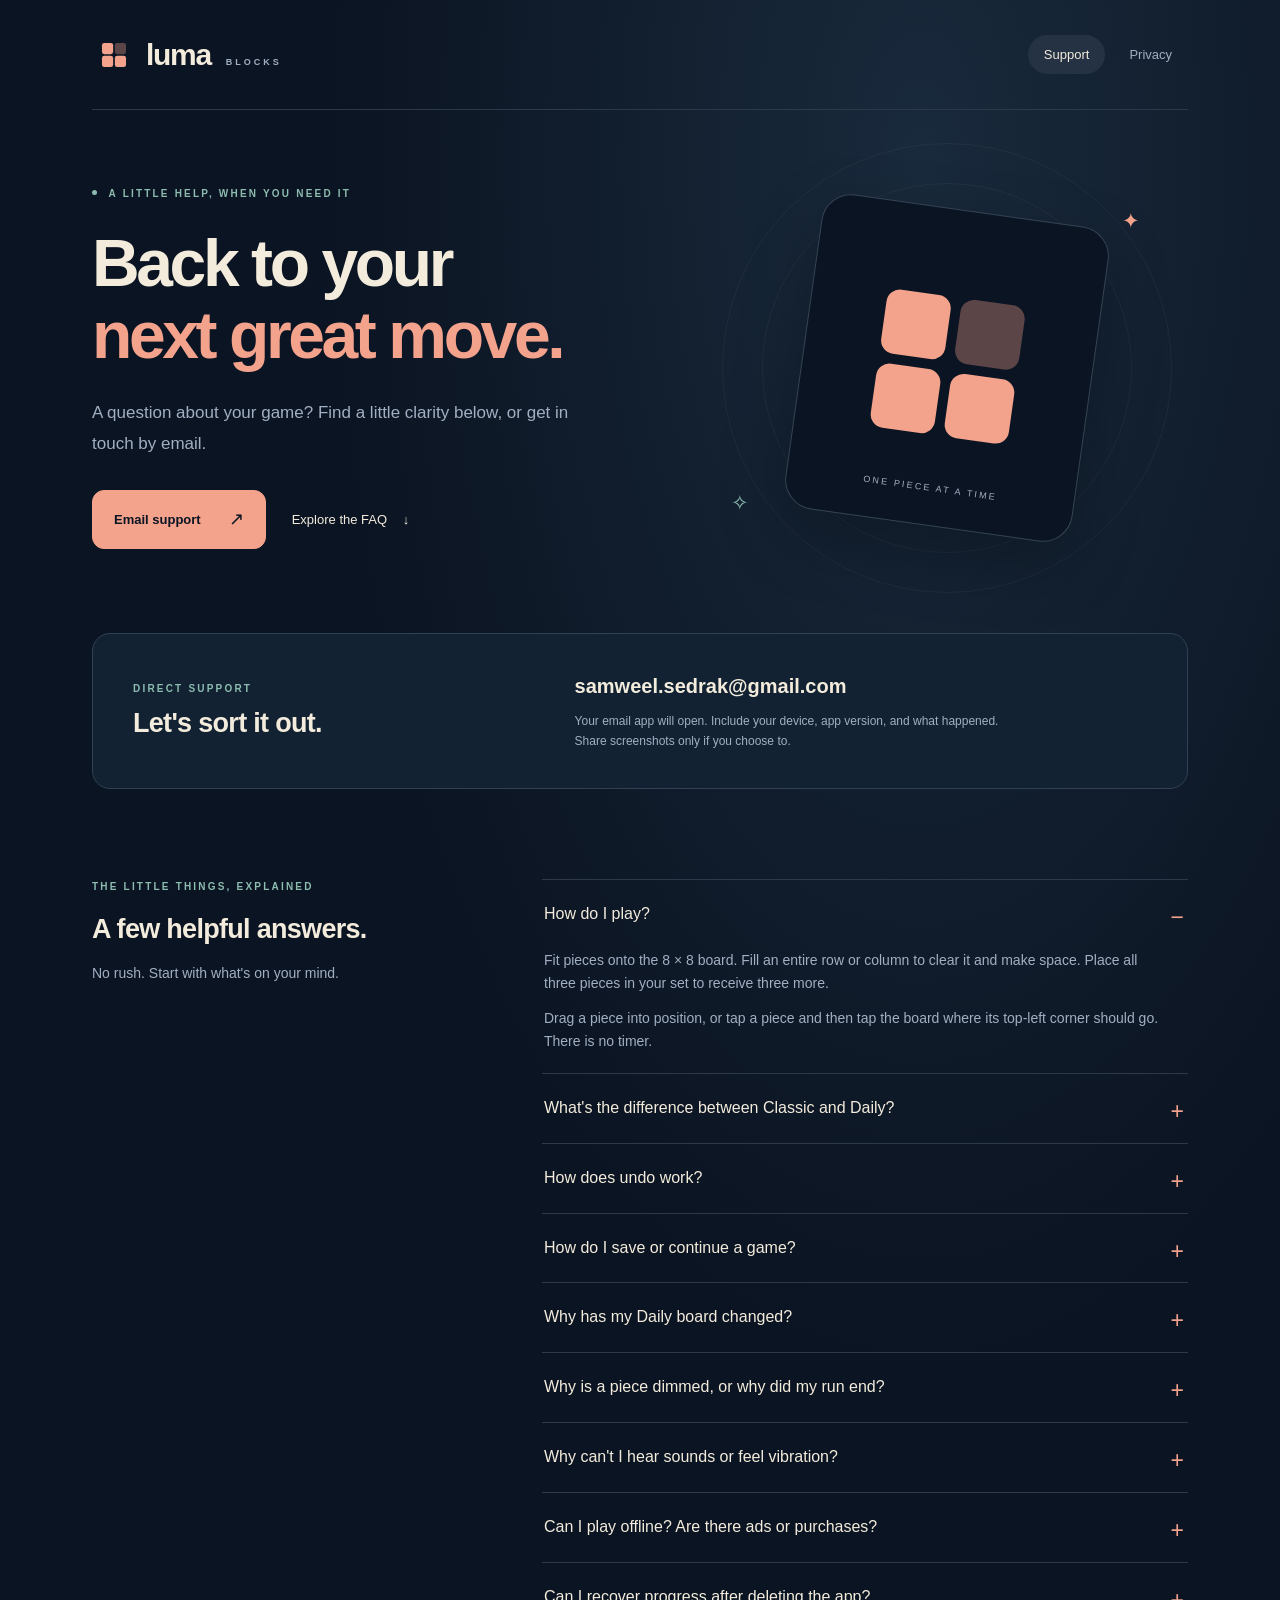
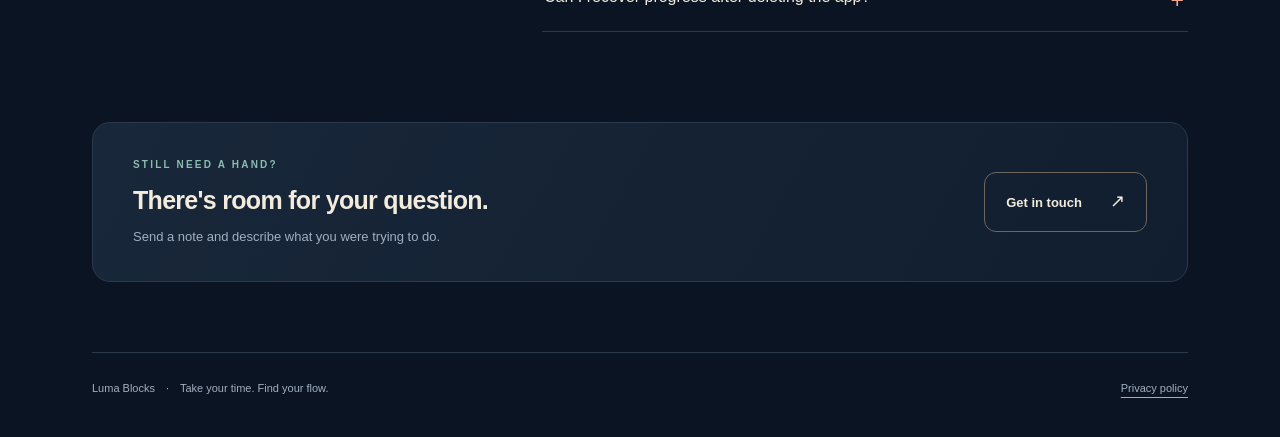
==== index.html @ 0beef226 "Publish Luma Blocks support and privacy pages" ====
<!doctype html>
<html lang="en">
<head>
  <meta charset="utf-8">
  <meta name="viewport" content="width=device-width, initial-scale=1">
  <meta name="description" content="Help with Luma Blocks: gameplay, daily puzzles, saved progress, sound, and support contact information.">
  <meta name="theme-color" content="#0b1422">
  <meta name="referrer" content="no-referrer">
  <meta http-equiv="Content-Security-Policy" content="default-src 'none'; style-src 'self'; img-src 'self'; base-uri 'none'; form-action 'none'">
  <title>Support · Luma Blocks</title>
  <link rel="icon" href="brand.svg" type="image/svg+xml">
  <link rel="stylesheet" href="styles.css">
</head>
<body>
  <a class="skip-link" href="#main">Skip to content</a>
  <div class="shell">
    <header class="site-header">
      <a class="brand" href="index.html" aria-label="Luma Blocks support home">
        <img src="brand.svg" width="44" height="44" alt="">
        <span class="wordmark">luma <span>BLOCKS</span></span>
      </a>
      <nav aria-label="Main navigation">
        <a href="index.html" aria-current="page">Support</a>
        <a href="privacy.html">Privacy</a>
      </nav>
    </header>
    <main id="main">
      <section class="hero" aria-labelledby="support-title">
        <div class="hero-copy">
          <p class="eyebrow"><span class="status-dot"></span> A LITTLE HELP, WHEN YOU NEED IT</p>
          <h1 id="support-title">Back to your<br><em>next great move.</em></h1>
          <p class="lead">A question about your game? Find a little clarity below, or get in touch by email.</p>
          <div class="actions">
            <a class="button" href="mailto:samweel.sedrak@gmail.com?subject=Luma%20Blocks%20support">Email support <span aria-hidden="true">↗</span></a>
            <a class="text-link" href="#questions">Explore the FAQ <span aria-hidden="true">↓</span></a>
          </div>
        </div>
        <div class="hero-art" aria-hidden="true">
          <div class="orbit orbit-one"></div><div class="orbit orbit-two"></div>
          <div class="art-card"><img src="brand.svg" width="270" height="270" alt=""><span>ONE PIECE AT A TIME</span></div>
          <span class="spark spark-one">✦</span><span class="spark spark-two">✧</span>
        </div>
      </section>
      <section class="contact-strip" aria-labelledby="contact-title">
        <div><p class="eyebrow">DIRECT SUPPORT</p><h2 id="contact-title">Let's sort it out.</h2></div>
        <div class="contact-details"><a class="email" href="mailto:samweel.sedrak@gmail.com?subject=Luma%20Blocks%20support">samweel.sedrak@gmail.com</a><p>Your email app will open. Include your device, app version, and what happened. Share screenshots only if you choose to.</p></div>
      </section>
      <section class="faq-section" id="questions" aria-labelledby="faq-title">
        <div class="section-heading"><p class="eyebrow">THE LITTLE THINGS, EXPLAINED</p><h2 id="faq-title">A few helpful answers.</h2><p>No rush. Start with what's on your mind.</p></div>
        <div class="faq-list">
          <details open><summary>How do I play?</summary><div class="answer"><p>Fit pieces onto the 8 × 8 board. Fill an entire row or column to clear it and make space. Place all three pieces in your set to receive three more.</p><p>Drag a piece into position, or tap a piece and then tap the board where its top-left corner should go. There is no timer.</p></div></details>
          <details><summary>What's the difference between Classic and Daily?</summary><div class="answer"><p>Classic is a personal high-score challenge with a fresh opening each time you start. Daily ritual begins with the same pieces for the same local date. Your placements affect which pieces follow, so different choices can produce different runs.</p><p>Daily scores are personal records on your device. There is no global leaderboard or multiplayer competition.</p></div></details>
          <details><summary>How does undo work?</summary><div class="answer"><p>You can undo your latest move once per set of three pieces. That restores the board, score, and piece. After you use the undo, finish that set before another undo becomes available in the next set.</p><p>An invalid placement does not use your undo. Leaving and reopening the game does not reset the allowance.</p></div></details>
          <details><summary>How do I save or continue a game?</summary><div class="answer"><p>Your current run, preferences, and personal bests save locally. Use the back arrow to return home, then choose <strong>Continue game</strong> to resume an eligible run.</p><p>The app keeps one current run. Starting a fresh board replaces it after confirmation when applicable. An old Daily run is replaced when the local date changes.</p></div></details>
          <details><summary>Why has my Daily board changed?</summary><div class="answer"><p>Daily follows your device's local date. A new day brings a new opening, and an unfinished board from a previous day expires. Changing your device date or time zone can also change which day the game uses.</p></div></details>
          <details><summary>Why is a piece dimmed, or why did my run end?</summary><div class="answer"><p>A dimmed piece does not currently fit. Another piece may still fit and clear room for it. Your run ends only when none of the remaining pieces can be placed. If an undo is available, you can take back the last move.</p></div></details>
          <details><summary>Why can't I hear sounds or feel vibration?</summary><div class="answer"><p>Check <strong>Soft sounds</strong> and <strong>Gentle vibration</strong> in Settings, along with your device volume. On iPhone, game sounds respect silent mode. Vibration is available only on supported hardware.</p></div></details>
          <details><summary>Can I play offline? Are there ads or purchases?</summary><div class="answer"><p>The installed game can be played offline. You do not need an account. All included gameplay is available without ads, subscriptions, or in-app purchases.</p></div></details>
          <details><summary>Can I recover progress after deleting the app?</summary><div class="answer"><p>Luma Blocks has no account-based save service. Deleting the installed app removes its local data; offloading an app may keep its data. Your operating system may include app data in a device backup and may restore it later, depending on your settings.</p><p>Support cannot retrieve a saved board from a Luma Blocks server. See the <a href="privacy.html#your-choices">privacy policy</a> for more about local data and backups.</p></div></details>
        </div>
      </section>
      <aside class="closing-card"><div><p class="eyebrow">STILL NEED A HAND?</p><h2>There's room for your question.</h2><p>Send a note and describe what you were trying to do.</p></div><a class="button button-outline" href="mailto:samweel.sedrak@gmail.com?subject=Luma%20Blocks%20support">Get in touch <span aria-hidden="true">↗</span></a></aside>
    </main>
    <footer class="site-footer"><p>Luma Blocks <span>·</span> Take your time. Find your flow.</p><a href="privacy.html">Privacy policy</a></footer>
  </div>
</body>
</html>
---- styles.css ----
:root{color-scheme:dark;--ink:#0b1422;--surface:#111e30;--cream:#f3ecdc;--muted:#a1afc2;--coral:#f3a28c;--mint:#8cbcaf;--line:#2c394a;font-family:-apple-system,BlinkMacSystemFont,"Segoe UI",sans-serif;font-synthesis:none}
*{box-sizing:border-box}html{scroll-behavior:smooth;scroll-padding-top:24px}body{margin:0;background:radial-gradient(ellipse at 72% 8%,#192a3c 0,transparent 45%),var(--ink);color:var(--cream);line-height:1.65}a{color:inherit;text-underline-offset:5px}a:hover{color:var(--coral)}a:focus-visible,summary:focus-visible{outline:3px solid var(--mint);outline-offset:6px;border-radius:4px}img{max-width:100%;height:auto}.shell{max-width:1184px;margin:auto;padding:0 44px}.skip-link{position:fixed;top:12px;left:12px;z-index:10;padding:10px 18px;background:var(--cream);color:var(--ink);transform:translateY(-160%)}.skip-link:focus{transform:none}.site-header{min-height:110px;display:flex;align-items:center;justify-content:space-between;border-bottom:1px solid var(--line);gap:24px}.brand{display:flex;align-items:center;gap:10px;text-decoration:none}.brand img{border-radius:12px}.wordmark{font-weight:700;font-size:30px;letter-spacing:-1.3px;white-space:nowrap}.wordmark span{font-size:9px;color:var(--muted);font-weight:600;letter-spacing:3px;margin-left:8px}.site-header nav{display:flex;gap:8px}.site-header nav a{text-decoration:none;font-size:13px;color:var(--muted);padding:9px 16px;border-radius:25px}.site-header nav a[aria-current=page]{color:var(--cream);background:#243244}.site-header nav a:hover{color:var(--cream);background:#1c2a3c}.hero{display:grid;grid-template-columns:1.22fr 1fr;align-items:center;gap:28px;min-height:520px;padding:76px 0 84px}.eyebrow{font-size:10px;font-weight:600;letter-spacing:2.2px;color:var(--mint);margin:0 0 24px}.status-dot{display:inline-block;width:5px;height:5px;border-radius:50%;background:var(--mint);margin:0 7px 2px 0}h1{font-size:clamp(42px,5.3vw,66px);font-weight:550;letter-spacing:-3.4px;line-height:1.1;margin:0 0 25px}h1 em{font-style:normal;color:var(--coral)}.lead{font-size:17px;line-height:1.85;color:var(--muted);max-width:480px;margin:0}.actions{display:flex;gap:26px;align-items:center;flex-wrap:wrap;margin-top:30px}.button{display:inline-flex;align-items:center;justify-content:center;gap:28px;border:1px solid var(--coral);border-radius:12px;background:var(--coral);color:var(--ink);padding:14px 21px;font-size:13px;font-weight:650;text-decoration:none;min-height:48px}.button:hover{color:var(--ink);background:#ffb59f;border-color:#ffb59f}.button span{font-size:18px}.text-link{font-size:13px;text-decoration:none}.text-link span{margin-left:12px}.hero-art{position:relative;min-height:340px;display:grid;place-items:center;isolation:isolate}.art-card{width:290px;height:318px;display:flex;flex-direction:column;align-items:center;justify-content:center;background:var(--ink);border:1px solid #344354;border-radius:30px;transform:rotate(8deg);box-shadow:0 25px 65px #0004}.art-card img{width:255px;height:255px}.art-card span{font-size:9px;color:var(--muted);letter-spacing:2.2px;margin-top:-12px}.orbit{position:absolute;border:1px solid #f3ecdc0b;border-radius:50%;width:370px;height:370px;z-index:-1}.orbit-two{width:450px;height:450px}.spark{position:absolute;color:var(--coral);font-size:21px}.spark-one{top:2%;right:10%}.spark-two{bottom:5%;left:5%;color:var(--mint)}.contact-strip{display:grid;grid-template-columns:1fr 1.5fr;gap:60px;padding:36px 40px;background:#122233;border:1px solid #304153;border-radius:18px;align-items:center}.contact-strip .eyebrow{margin-bottom:8px}h2{font-size:27px;font-weight:550;letter-spacing:-.7px;line-height:1.35;margin:0 0 14px}.contact-strip h2{margin:0}.email{font-size:20px;font-weight:550;text-decoration:none;overflow-wrap:anywhere}.contact-details p{font-size:12px;color:var(--muted);margin:9px 0 0;max-width:440px}.faq-section{display:grid;grid-template-columns:1fr 1.7fr;gap:70px;padding:90px 0}.section-heading .eyebrow{margin-bottom:16px}.section-heading p:last-child{color:var(--muted);font-size:14px}.faq-list{border-top:1px solid var(--line)}details{border-bottom:1px solid var(--line);padding:0 0 0 2px}summary{list-style:none;cursor:pointer;font-size:16px;font-weight:500;padding:22px 36px 22px 0;position:relative;line-height:1.55}summary::-webkit-details-marker{display:none}summary::after{content:"+";position:absolute;right:4px;top:20px;font-size:23px;font-weight:300;color:var(--coral)}details[open] summary::after{content:"−"}.answer{padding:0 24px 20px 0;font-size:14px;color:var(--muted)}.answer p{margin:0 0 12px}.answer p:last-child{margin:0}.answer strong{font-weight:550;color:var(--cream)}.answer a,.policy-body a{color:var(--mint)}.closing-card{display:flex;justify-content:space-between;align-items:center;gap:28px;border:1px solid var(--line);background:linear-gradient(120deg,#182739,#111e30);border-radius:18px;padding:34px 40px;margin-bottom:70px}.closing-card .eyebrow{margin-bottom:10px}.closing-card h2{font-size:25px;margin-bottom:8px}.closing-card p:last-child{color:var(--muted);font-size:13px;margin:0}.button-outline{background:transparent;color:var(--cream);border-color:#6c665f;flex-shrink:0}.button-outline:hover{color:var(--cream);border-color:var(--coral);background:#f3a28c0c}.site-footer{display:flex;justify-content:space-between;gap:20px;border-top:1px solid var(--line);padding:26px 0 40px;font-size:11px;color:var(--muted)}.site-footer p{margin:0}.site-footer span{margin:0 8px;color:var(--coral)}.site-footer a{flex-shrink:0}.privacy-hero{padding:82px 0 60px;max-width:750px}.privacy-hero .lead{max-width:590px}.effective-date{color:var(--muted);font-size:12px;margin:22px 0 0}.privacy-layout{display:grid;grid-template-columns:230px 1fr;gap:66px;align-items:start;border-top:1px solid var(--line);padding-top:50px;margin-bottom:74px}.policy-nav{position:sticky;top:35px;display:flex;flex-direction:column;gap:14px;font-size:12px}.policy-nav .eyebrow{margin:0 0 4px}.policy-nav a{text-decoration:none;color:var(--muted)}.policy-nav a:hover{color:var(--cream)}.policy-body section{padding:0 0 36px;margin-bottom:36px;border-bottom:1px solid var(--line);scroll-margin-top:25px}.policy-body section:last-child{border:0;margin:0;padding:0}.section-number{font-size:10px;letter-spacing:2px;color:var(--mint);margin:0 0 14px}.policy-body h2{font-size:28px;max-width:600px}.policy-body p,.policy-body li{font-size:15px;color:var(--muted)}.policy-body ul{padding-left:20px}.policy-body li{padding-left:4px;margin-bottom:8px}.policy-body .section-number{font-size:10px;color:var(--mint)}.policy-note{display:flex;gap:16px;align-items:start;background:#192d38;border:1px solid #33534f;border-radius:12px;padding:18px 20px;margin-top:24px}.policy-note span{color:var(--mint)}.policy-note p{margin:0;color:#c4dacf;font-size:13px}.email-inline{overflow-wrap:anywhere}.policy-body .source-link{font-size:12px;line-height:1.8}
@media(max-width:900px){.shell{padding:0 28px}.hero{grid-template-columns:1.4fr 1fr;gap:10px}.hero-art{transform:scale(.8);transform-origin:center right}.art-card{width:250px;height:280px}.art-card img{width:220px;height:220px}.orbit{width:300px;height:300px}.orbit-two{width:350px;height:350px}.contact-strip{gap:26px;padding:30px}.email{font-size:17px}.faq-section{grid-template-columns:1fr 1.5fr;gap:30px}.privacy-layout{grid-template-columns:175px 1fr;gap:32px}.closing-card{padding:30px}}
@media(max-width:650px){.shell{padding:0 22px}.site-header{min-height:88px;gap:12px}.brand{gap:4px}.brand img{width:36px;height:36px}.wordmark{font-size:27px}.wordmark span{font-size:8px;letter-spacing:2px;margin-left:5px}.site-header nav{gap:0}.site-header nav a{padding:8px 10px;font-size:12px}.hero{display:block;padding:52px 0 42px;min-height:0}.hero .eyebrow{font-size:9px;letter-spacing:1.65px}h1{font-size:clamp(37px,9.8vw,54px);letter-spacing:-2px}.lead{font-size:15px}.hero-art{display:none}.actions{gap:22px;margin-top:26px}.button{padding:12px 17px;gap:20px}.contact-strip{grid-template-columns:1fr;gap:18px;padding:26px}.contact-strip h2{font-size:25px}.email{font-size:18px}.contact-details p{font-size:12px}.faq-section{grid-template-columns:1fr;gap:20px;padding:56px 0}.section-heading .eyebrow{font-size:9px}.section-heading p:last-child{margin-bottom:0}h2{font-size:26px}summary{font-size:15px;padding-top:21px;padding-bottom:21px}.answer{font-size:14px;padding-right:15px}.closing-card{align-items:flex-start;flex-direction:column;padding:27px;margin-bottom:45px;gap:22px}.closing-card h2{font-size:25px}.site-footer{align-items:flex-start;flex-direction:column;gap:13px;padding-top:23px}.privacy-hero{padding:52px 0 36px}.privacy-layout{grid-template-columns:1fr;gap:34px;padding-top:26px;margin-bottom:48px}.policy-nav{position:static;flex-direction:row;flex-wrap:wrap;gap:10px 18px}.policy-nav .eyebrow{width:100%;margin-bottom:2px}.policy-nav a{font-size:12px}.policy-body h2{font-size:25px}.policy-body p,.policy-body li{font-size:14px}.policy-body section{padding-bottom:26px;margin-bottom:28px}.policy-note{padding:15px}.effective-date{font-size:11px}}
@media(max-width:380px){.shell{padding:0 16px}.site-header{gap:8px}.wordmark span{letter-spacing:1.6px}.site-header nav a{padding:8px}}
@media(prefers-reduced-motion:reduce){html{scroll-behavior:auto}}@media print{body{background:white;color:#18202a}.site-header,.site-footer,.policy-nav,.hero-art,.closing-card,.skip-link{display:none}.shell{padding:0}.privacy-layout{display:block}.privacy-hero{padding-top:0}h1 em,.policy-body p,.policy-body li,.lead,.section-number,.eyebrow,.effective-date{color:#18202a}.policy-note{background:transparent;border-color:#aaa}.policy-note p,.policy-body a{color:#18202a}}
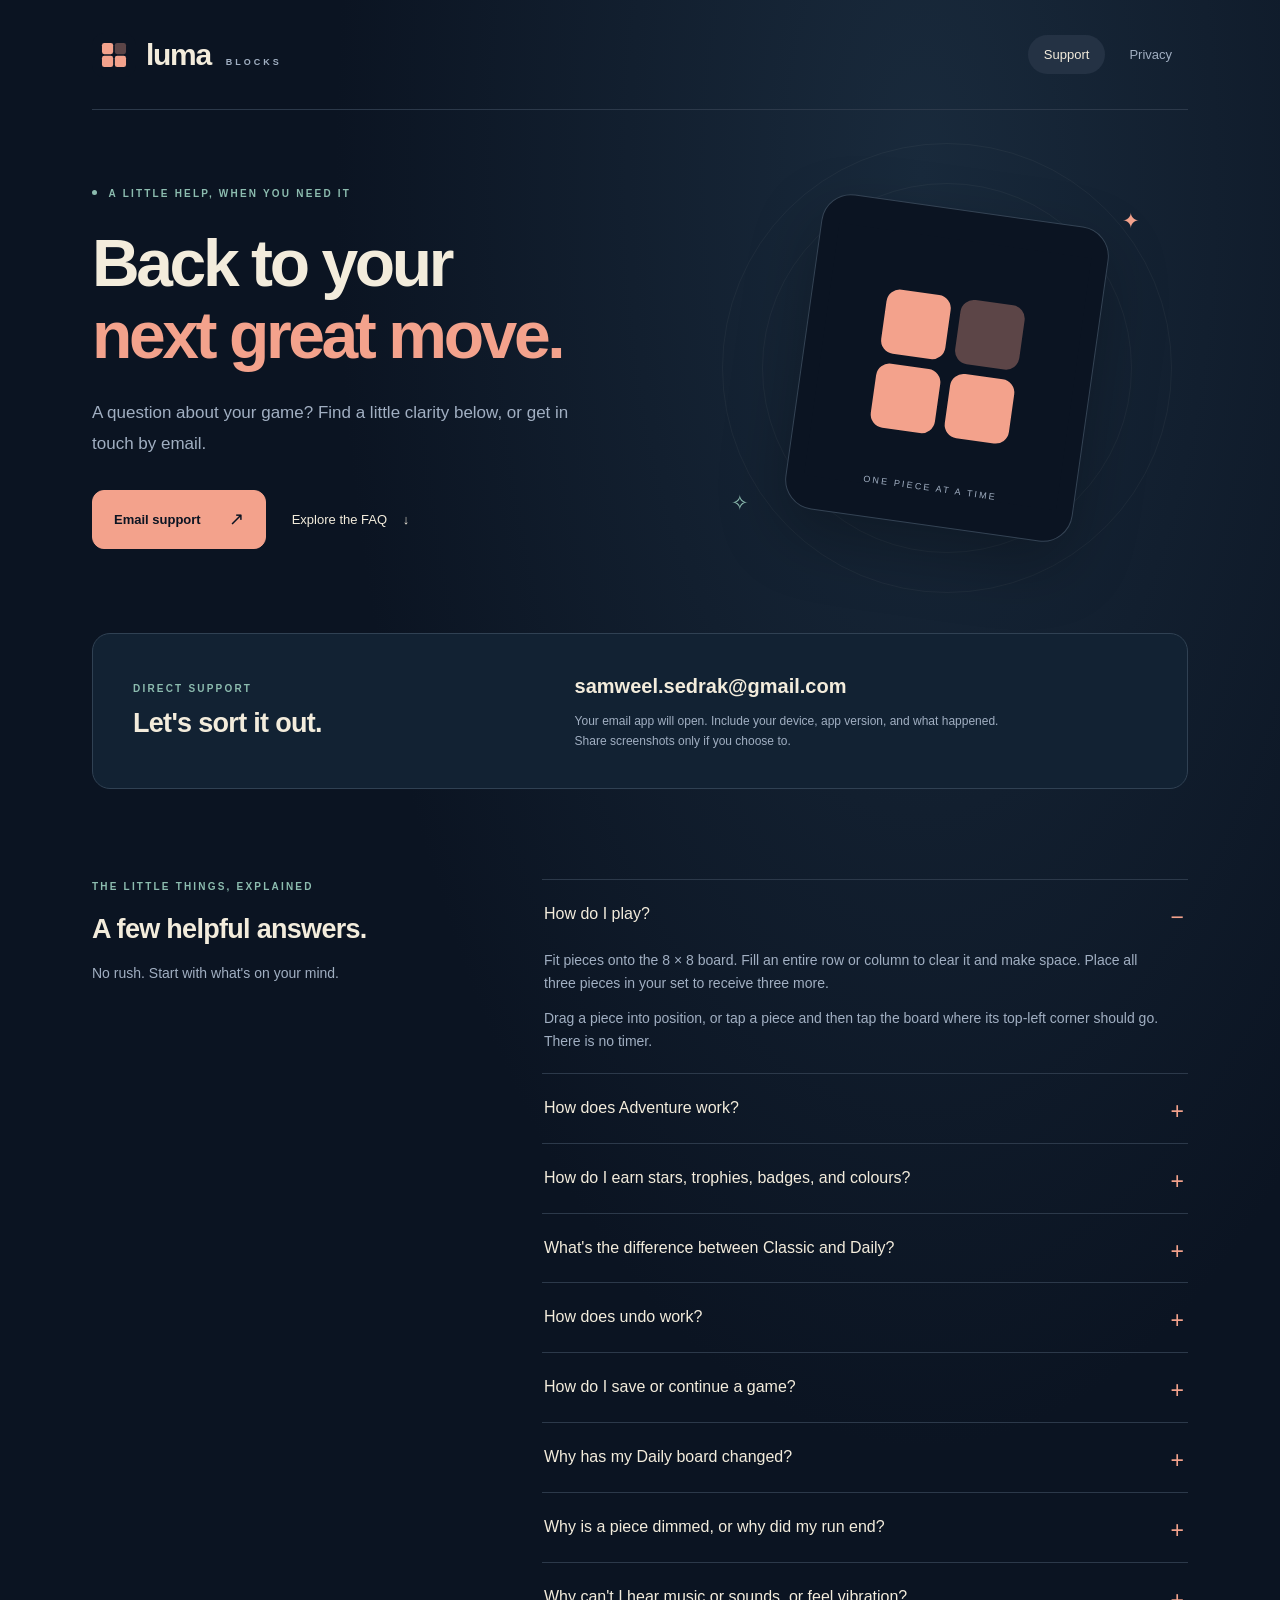
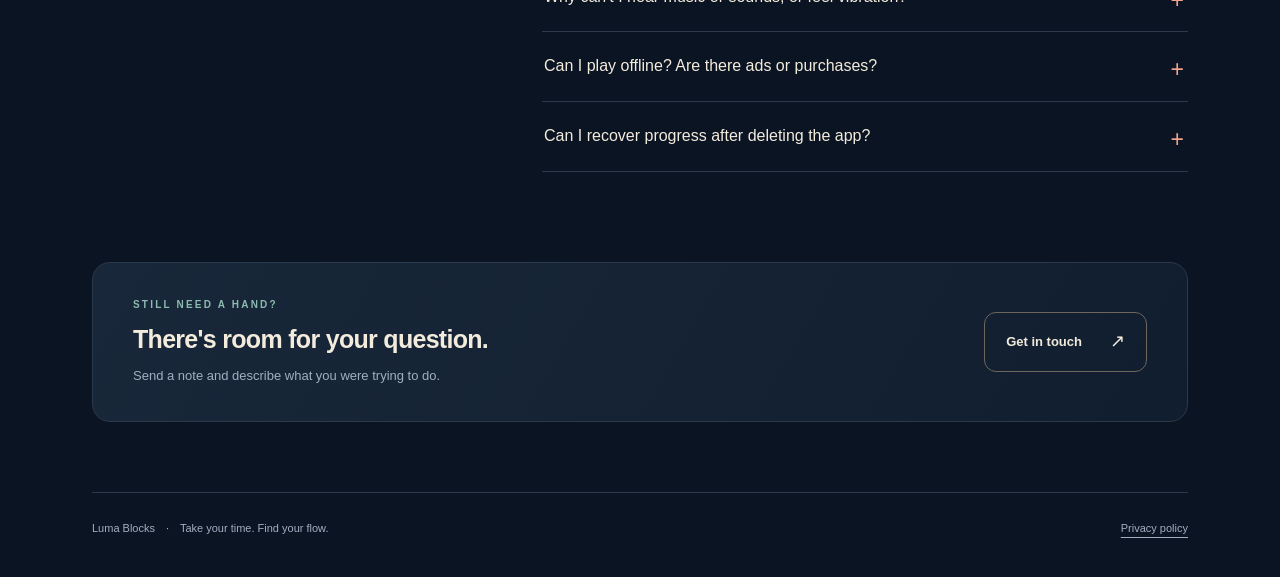
==== commit a127c197: "Update support and privacy for Luma Adventure release" ====
--- a/index.html
+++ b/index.html
@@ -3,7 +3,7 @@
 <head>
   <meta charset="utf-8">
   <meta name="viewport" content="width=device-width, initial-scale=1">
-  <meta name="description" content="Help with Luma Blocks: gameplay, daily puzzles, saved progress, sound, and support contact information.">
+  <meta name="description" content="Help with Luma Blocks: Adventure levels, Daily puzzles, stars, saved progress, music, and support contact information.">
   <meta name="theme-color" content="#0b1422">
   <meta name="referrer" content="no-referrer">
   <meta http-equiv="Content-Security-Policy" content="default-src 'none'; style-src 'self'; img-src 'self'; base-uri 'none'; form-action 'none'">
@@ -49,13 +49,15 @@
         <div class="section-heading"><p class="eyebrow">THE LITTLE THINGS, EXPLAINED</p><h2 id="faq-title">A few helpful answers.</h2><p>No rush. Start with what's on your mind.</p></div>
         <div class="faq-list">
           <details open><summary>How do I play?</summary><div class="answer"><p>Fit pieces onto the 8 × 8 board. Fill an entire row or column to clear it and make space. Place all three pieces in your set to receive three more.</p><p>Drag a piece into position, or tap a piece and then tap the board where its top-left corner should go. There is no timer.</p></div></details>
+          <details><summary>How does Adventure work?</summary><div class="answer"><p>Adventure has 1,000 levels across 65 chapters. Open its illustrated map from the home screen and choose your current level. Reach both its score and line goals to finish and unlock the next stop. Completed levels can be replayed.</p><p>Use the chapter selector to search by chapter name or an exact chapter number from 1 to 65. You can preview later chapters, but their levels stay locked until you complete the earlier levels. <strong>Current level</strong> brings you back to your next unfinished stop.</p></div></details>
+          <details><summary>How do I earn stars, trophies, badges, and colours?</summary><div class="answer"><p>An Adventure level awards three stars if you finish within its displayed move target, two within 1.5 times that target (rounded up to the next whole move), or one for completing it. There is no timer or hard move limit. Replaying can improve a level's saved stars; it does not add another copy of the same reward. Up to 3,000 stars are available.</p><p>Complete every level in a chapter to earn its trophy. Clear eight lines in Daily ritual to earn one badge for that local date. In <strong>Your collection</strong>, Lagoon block colours unlock at 12 total Adventure stars and Sunrise at 30. Choosing a colour does not spend your stars.</p></div></details>
           <details><summary>What's the difference between Classic and Daily?</summary><div class="answer"><p>Classic is a personal high-score challenge with a fresh opening each time you start. Daily ritual begins with the same pieces for the same local date. Your placements affect which pieces follow, so different choices can produce different runs.</p><p>Daily scores are personal records on your device. There is no global leaderboard or multiplayer competition.</p></div></details>
           <details><summary>How does undo work?</summary><div class="answer"><p>You can undo your latest move once per set of three pieces. That restores the board, score, and piece. After you use the undo, finish that set before another undo becomes available in the next set.</p><p>An invalid placement does not use your undo. Leaving and reopening the game does not reset the allowance.</p></div></details>
-          <details><summary>How do I save or continue a game?</summary><div class="answer"><p>Your current run, preferences, and personal bests save locally. Use the back arrow to return home, then choose <strong>Continue game</strong> to resume an eligible run.</p><p>The app keeps one current run. Starting a fresh board replaces it after confirmation when applicable. An old Daily run is replaced when the local date changes.</p></div></details>
+          <details><summary>How do I save or continue a game?</summary><div class="answer"><p>Your current run, earned rewards, preferences, and personal bests save locally. Use the back arrow to return home, then choose <strong>Continue</strong> to resume an eligible run.</p><p>The app keeps one current run. Starting a fresh board replaces it after confirmation when applicable and keeps your earned progress. An old Daily run is replaced when the local date changes. Install an update over your existing app to keep its local records; deleting the app first removes those records.</p></div></details>
           <details><summary>Why has my Daily board changed?</summary><div class="answer"><p>Daily follows your device's local date. A new day brings a new opening, and an unfinished board from a previous day expires. Changing your device date or time zone can also change which day the game uses.</p></div></details>
-          <details><summary>Why is a piece dimmed, or why did my run end?</summary><div class="answer"><p>A dimmed piece does not currently fit. Another piece may still fit and clear room for it. Your run ends only when none of the remaining pieces can be placed. If an undo is available, you can take back the last move.</p></div></details>
-          <details><summary>Why can't I hear sounds or feel vibration?</summary><div class="answer"><p>Check <strong>Soft sounds</strong> and <strong>Gentle vibration</strong> in Settings, along with your device volume. On iPhone, game sounds respect silent mode. Vibration is available only on supported hardware.</p></div></details>
-          <details><summary>Can I play offline? Are there ads or purchases?</summary><div class="answer"><p>The installed game can be played offline. You do not need an account. All included gameplay is available without ads, subscriptions, or in-app purchases.</p></div></details>
+          <details><summary>Why is a piece dimmed, or why did my run end?</summary><div class="answer"><p>A dimmed piece does not currently fit. Another piece may still fit and clear room for it. A run ends when none of the remaining pieces can be placed. If an undo is available, you can take back the last move. Adventure also finishes successfully as soon as both level goals are reached.</p></div></details>
+          <details><summary>Why can't I hear music or sounds, or feel vibration?</summary><div class="answer"><p>Check <strong>Background music</strong>, <strong>Soft sounds</strong>, and <strong>Gentle vibration</strong> in Settings, along with your device volume. Music and sound effects have separate switches. Evening Glow plays during gameplay and pauses when you return home or leave the app.</p><p>On iPhone, game audio respects silent mode. Vibration is available only on supported hardware. The music and effects are included with the app and do not need an internet connection.</p></div></details>
+          <details><summary>Can I play offline? Are there ads or purchases?</summary><div class="answer"><p>The installed game can be played offline. You do not need an account. All included gameplay is available without ads, subscriptions, or in-app purchases. Adventure levels and colour styles unlock through play.</p></div></details>
           <details><summary>Can I recover progress after deleting the app?</summary><div class="answer"><p>Luma Blocks has no account-based save service. Deleting the installed app removes its local data; offloading an app may keep its data. Your operating system may include app data in a device backup and may restore it later, depending on your settings.</p><p>Support cannot retrieve a saved board from a Luma Blocks server. See the <a href="privacy.html#your-choices">privacy policy</a> for more about local data and backups.</p></div></details>
         </div>
       </section>
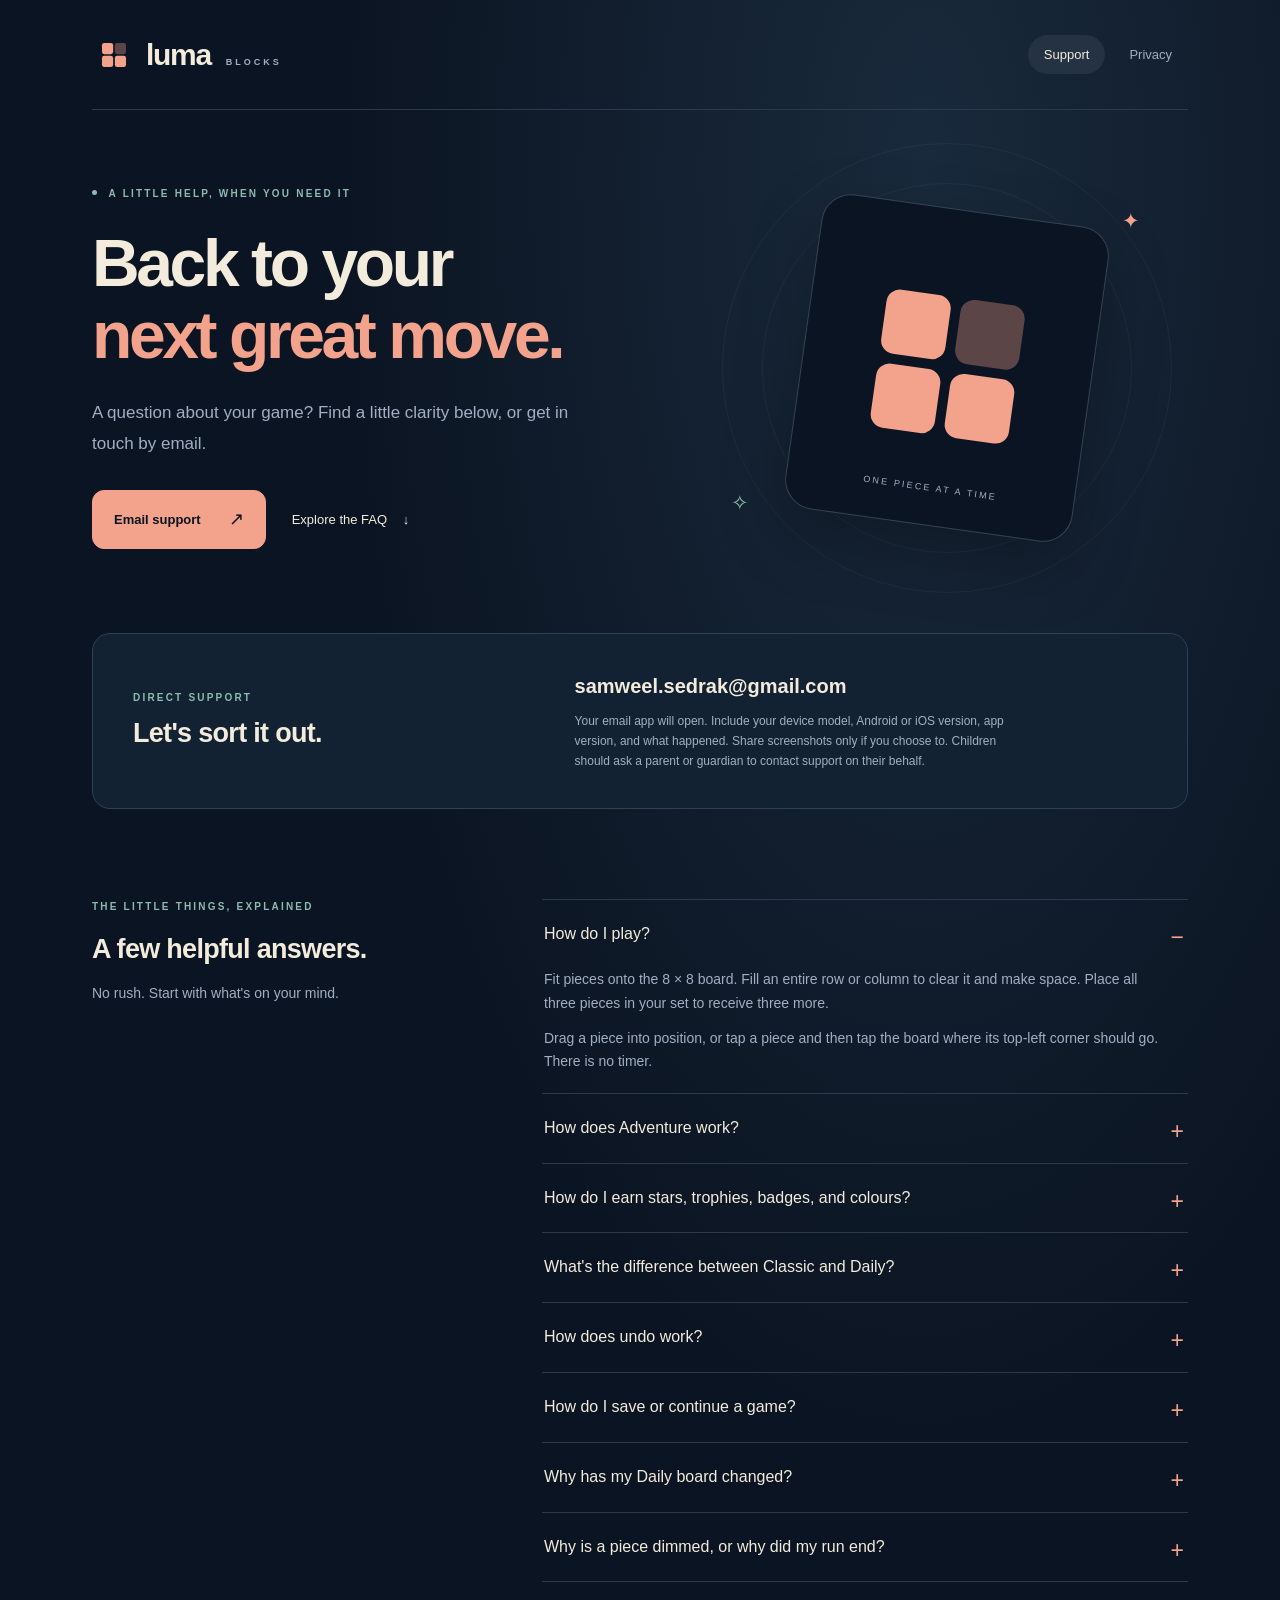
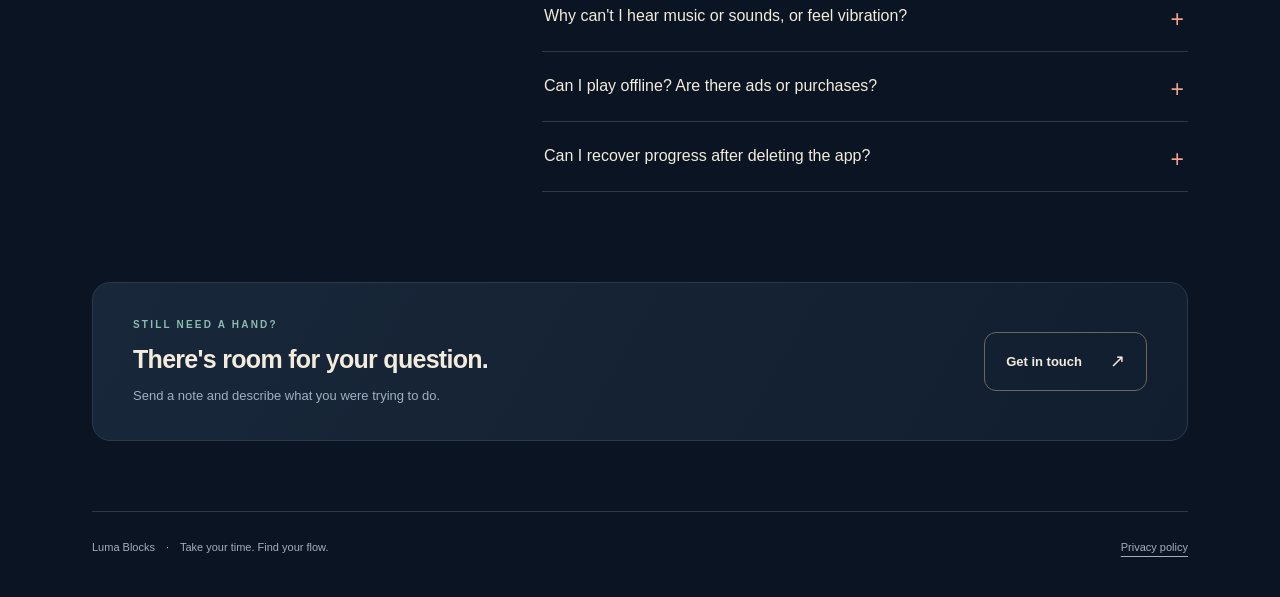
==== commit 8af69e79: "Clarify Android privacy and family support" ====
--- a/index.html
+++ b/index.html
@@ -43,7 +43,7 @@
       </section>
       <section class="contact-strip" aria-labelledby="contact-title">
         <div><p class="eyebrow">DIRECT SUPPORT</p><h2 id="contact-title">Let's sort it out.</h2></div>
-        <div class="contact-details"><a class="email" href="mailto:samweel.sedrak@gmail.com?subject=Luma%20Blocks%20support">samweel.sedrak@gmail.com</a><p>Your email app will open. Include your device, app version, and what happened. Share screenshots only if you choose to.</p></div>
+        <div class="contact-details"><a class="email" href="mailto:samweel.sedrak@gmail.com?subject=Luma%20Blocks%20support">samweel.sedrak@gmail.com</a><p>Your email app will open. Include your device model, Android or iOS version, app version, and what happened. Share screenshots only if you choose to. Children should ask a parent or guardian to contact support on their behalf.</p></div>
       </section>
       <section class="faq-section" id="questions" aria-labelledby="faq-title">
         <div class="section-heading"><p class="eyebrow">THE LITTLE THINGS, EXPLAINED</p><h2 id="faq-title">A few helpful answers.</h2><p>No rush. Start with what's on your mind.</p></div>
@@ -58,7 +58,7 @@
           <details><summary>Why is a piece dimmed, or why did my run end?</summary><div class="answer"><p>A dimmed piece does not currently fit. Another piece may still fit and clear room for it. A run ends when none of the remaining pieces can be placed. If an undo is available, you can take back the last move. Adventure also finishes successfully as soon as both level goals are reached.</p></div></details>
           <details><summary>Why can't I hear music or sounds, or feel vibration?</summary><div class="answer"><p>Check <strong>Background music</strong>, <strong>Soft sounds</strong>, and <strong>Gentle vibration</strong> in Settings, along with your device volume. Music and sound effects have separate switches. Evening Glow plays during gameplay and pauses when you return home or leave the app.</p><p>On iPhone, game audio respects silent mode. Vibration is available only on supported hardware. The music and effects are included with the app and do not need an internet connection.</p></div></details>
           <details><summary>Can I play offline? Are there ads or purchases?</summary><div class="answer"><p>The installed game can be played offline. You do not need an account. All included gameplay is available without ads, subscriptions, or in-app purchases. Adventure levels and colour styles unlock through play.</p></div></details>
-          <details><summary>Can I recover progress after deleting the app?</summary><div class="answer"><p>Luma Blocks has no account-based save service. Deleting the installed app removes its local data; offloading an app may keep its data. Your operating system may include app data in a device backup and may restore it later, depending on your settings.</p><p>Support cannot retrieve a saved board from a Luma Blocks server. See the <a href="privacy.html#your-choices">privacy policy</a> for more about local data and backups.</p></div></details>
+          <details><summary>Can I recover progress after deleting the app?</summary><div class="answer"><p>Luma Blocks has no account-based save service. Deleting the installed app or clearing its storage on Android removes its local data; offloading an app on iPhone or iPad may keep its data. Your operating system may include app data in a device backup and may restore it later, depending on your settings.</p><p>Support cannot retrieve a saved board from a Luma Blocks server. See the <a href="privacy.html#your-choices">privacy policy</a> for more about local data and backups.</p></div></details>
         </div>
       </section>
       <aside class="closing-card"><div><p class="eyebrow">STILL NEED A HAND?</p><h2>There's room for your question.</h2><p>Send a note and describe what you were trying to do.</p></div><a class="button button-outline" href="mailto:samweel.sedrak@gmail.com?subject=Luma%20Blocks%20support">Get in touch <span aria-hidden="true">↗</span></a></aside>
